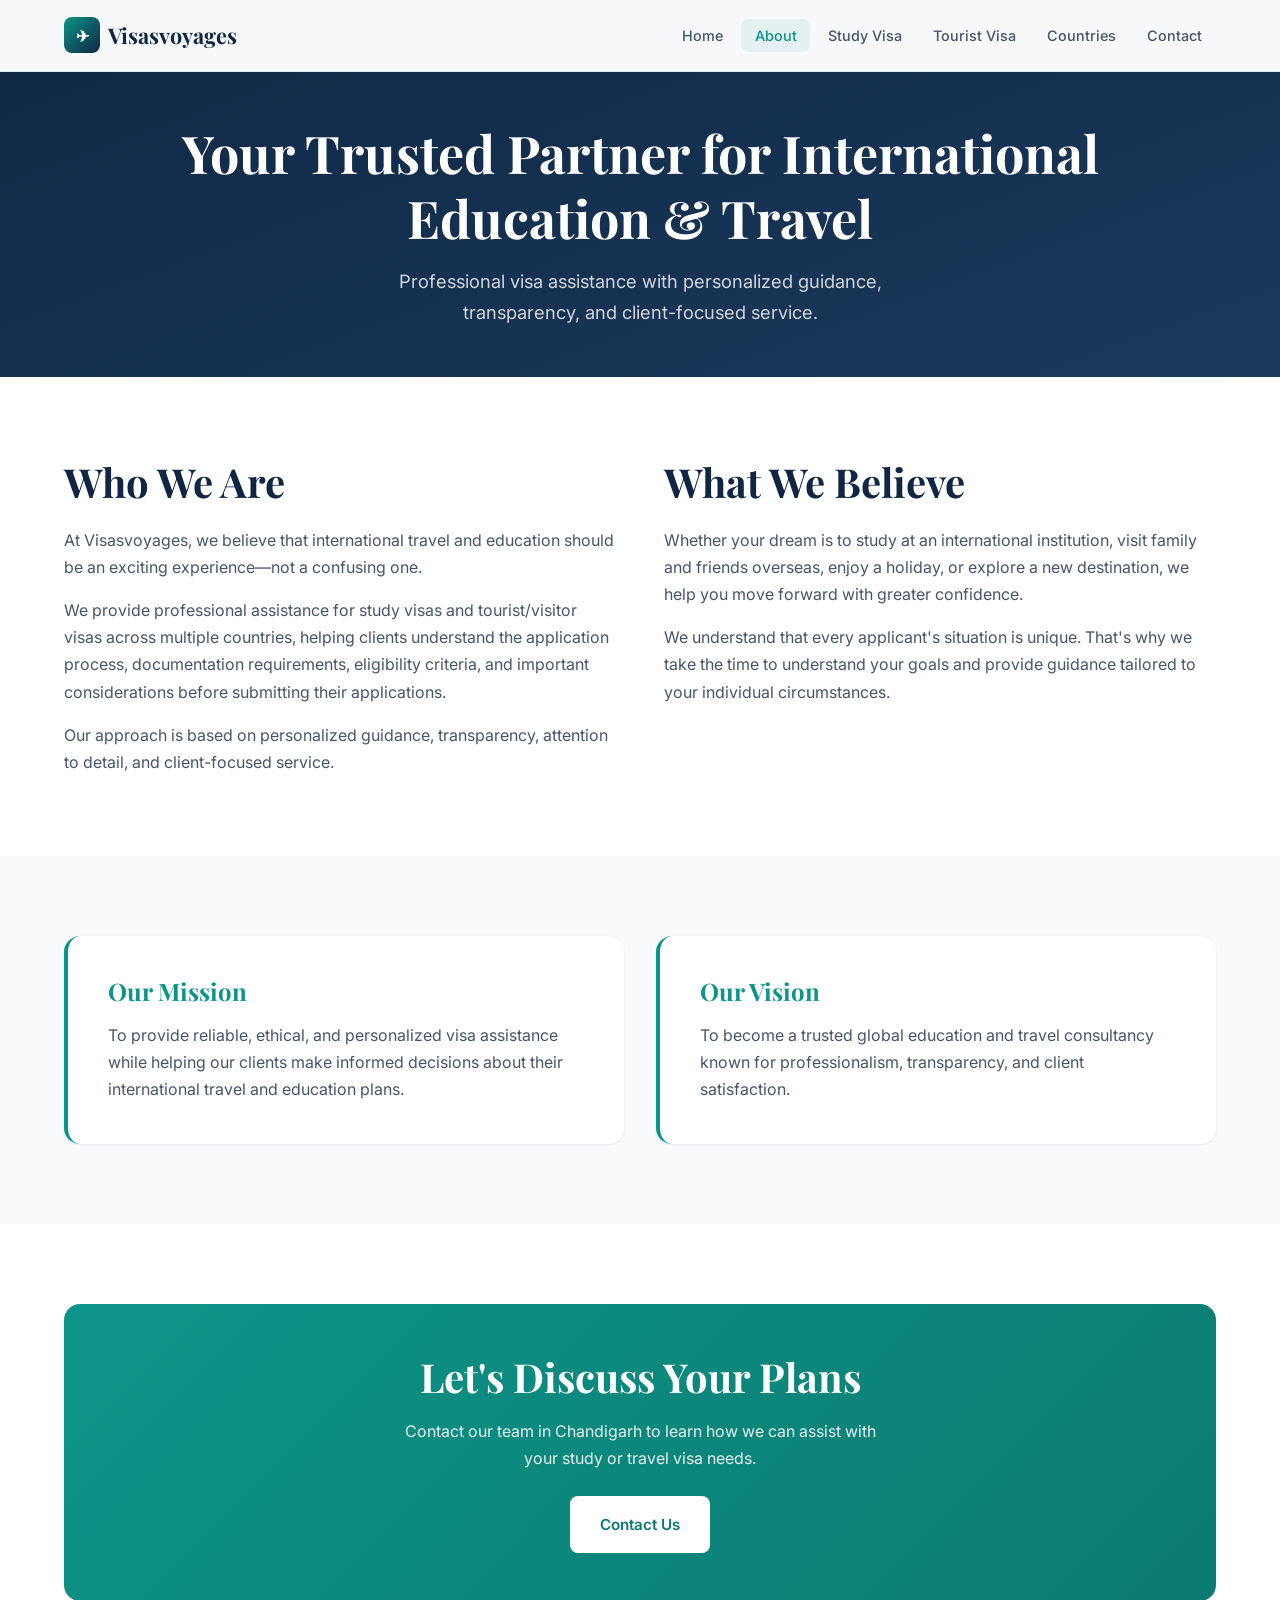
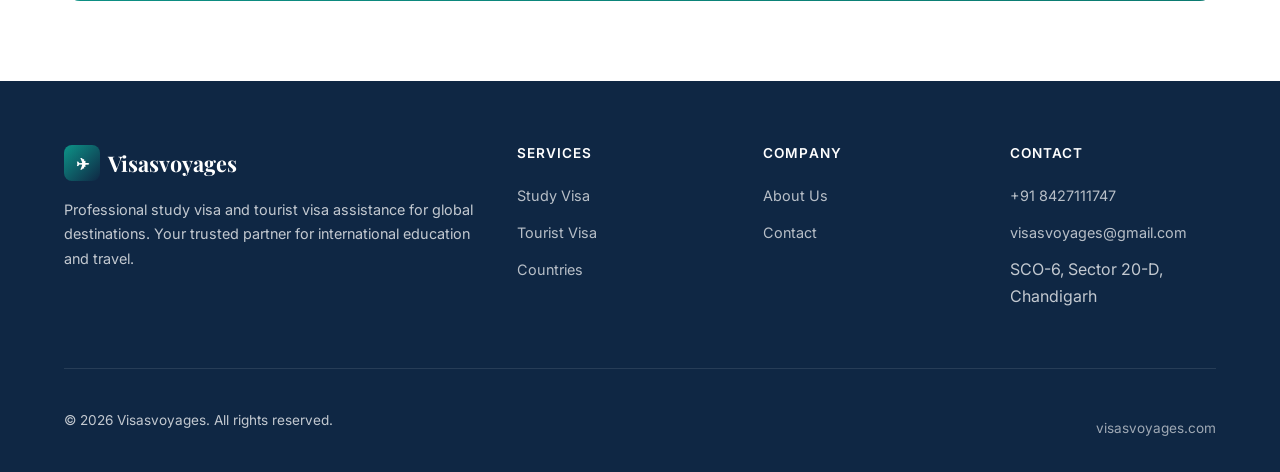
==== about/index.html @ fca270eb "Use clean URLs and remove README. Restructure pages into directories for extensionless URLs, add red" ====
<!DOCTYPE html>
<html lang="en">
<head>
  <meta charset="UTF-8">
  <meta name="viewport" content="width=device-width, initial-scale=1.0">
  <meta name="description" content="About Visasvoyages — Your trusted partner for international education and travel visa assistance in Chandigarh.">
  <title>About Us | Visasvoyages</title>
  <link rel="preconnect" href="https://fonts.googleapis.com">
  <link rel="preconnect" href="https://fonts.gstatic.com" crossorigin>
  <link href="https://fonts.googleapis.com/css2?family=Inter:wght@400;500;600;700&family=Playfair+Display:wght@600;700&display=swap" rel="stylesheet">
  <link rel="stylesheet" href="/css/styles.css">
  <link rel="icon" href="/favicon.svg" type="image/svg+xml">
  <link rel="canonical" href="https://visasvoyages.com/about/">
</head>
<body>
  <header class="site-header">
    <div class="container">
      <a href="/" class="logo">
        <span class="logo-icon">✈</span>
        Visasvoyages
      </a>
      <button class="nav-toggle" aria-label="Toggle navigation" aria-expanded="false">
        <svg xmlns="http://www.w3.org/2000/svg" fill="none" viewBox="0 0 24 24" stroke="currentColor" stroke-width="2">
          <path stroke-linecap="round" stroke-linejoin="round" d="M4 6h16M4 12h16M4 18h16"/>
        </svg>
      </button>
      <nav class="nav">
        <ul class="nav-list">
          <li><a href="/">Home</a></li>
          <li><a href="/about/" class="active">About</a></li>
          <li><a href="/study-visa/">Study Visa</a></li>
          <li><a href="/tourist-visa/">Tourist Visa</a></li>
          <li><a href="/countries/">Countries</a></li>
          <li><a href="/contact/">Contact</a></li>
        </ul>
      </nav>
    </div>
  </header>

  <main>
    <section class="page-hero">
      <div class="container">
        <h1>Your Trusted Partner for International Education &amp; Travel</h1>
        <p>Professional visa assistance with personalized guidance, transparency, and client-focused service.</p>
      </div>
    </section>

    <section class="section">
      <div class="container">
        <div class="content-two-col">
          <div class="content-block">
            <h2>Who We Are</h2>
            <p>At Visasvoyages, we believe that international travel and education should be an exciting experience—not a confusing one.</p>
            <p>We provide professional assistance for study visas and tourist/visitor visas across multiple countries, helping clients understand the application process, documentation requirements, eligibility criteria, and important considerations before submitting their applications.</p>
            <p>Our approach is based on personalized guidance, transparency, attention to detail, and client-focused service.</p>
          </div>
          <div class="content-block">
            <h2>What We Believe</h2>
            <p>Whether your dream is to study at an international institution, visit family and friends overseas, enjoy a holiday, or explore a new destination, we help you move forward with greater confidence.</p>
            <p>We understand that every applicant's situation is unique. That's why we take the time to understand your goals and provide guidance tailored to your individual circumstances.</p>
          </div>
        </div>
      </div>
    </section>

    <section class="section section--alt">
      <div class="container">
        <div class="mission-vision">
          <div class="mv-card">
            <h3>Our Mission</h3>
            <p>To provide reliable, ethical, and personalized visa assistance while helping our clients make informed decisions about their international travel and education plans.</p>
          </div>
          <div class="mv-card">
            <h3>Our Vision</h3>
            <p>To become a trusted global education and travel consultancy known for professionalism, transparency, and client satisfaction.</p>
          </div>
        </div>
      </div>
    </section>

    <section class="section">
      <div class="container">
        <div class="cta-banner">
          <h2>Let's Discuss Your Plans</h2>
          <p>Contact our team in Chandigarh to learn how we can assist with your study or travel visa needs.</p>
          <a href="/contact/" class="btn">Contact Us</a>
        </div>
      </div>
    </section>
  </main>

  <footer class="site-footer">
    <div class="container">
      <div class="footer-grid">
        <div class="footer-brand">
          <a href="/" class="logo">
            <span class="logo-icon">✈</span>
            Visasvoyages
          </a>
          <p>Professional study visa and tourist visa assistance for global destinations. Your trusted partner for international education and travel.</p>
        </div>
        <div class="footer-col">
          <h4>Services</h4>
          <ul>
            <li><a href="/study-visa/">Study Visa</a></li>
            <li><a href="/tourist-visa/">Tourist Visa</a></li>
            <li><a href="/countries/">Countries</a></li>
          </ul>
        </div>
        <div class="footer-col">
          <h4>Company</h4>
          <ul>
            <li><a href="/about/">About Us</a></li>
            <li><a href="/contact/">Contact</a></li>
          </ul>
        </div>
        <div class="footer-col">
          <h4>Contact</h4>
          <ul>
            <li><a href="tel:+918427111747">+91 8427111747</a></li>
            <li><a href="mailto:visasvoyages@gmail.com">visasvoyages@gmail.com</a></li>
            <li>SCO-6, Sector 20-D, Chandigarh</li>
          </ul>
        </div>
      </div>
      <div class="footer-bottom">
        <p>&copy; 2026 Visasvoyages. All rights reserved.</p>
        <p><a href="https://visasvoyages.com">visasvoyages.com</a></p>
      </div>
    </div>
  </footer>

  <script src="/js/main.js"></script>
</body>
</html>
---- css/styles.css ----
/* Visasvoyages — Static Site Styles */

:root {
  --color-navy: #0f2744;
  --color-navy-light: #1a3a5c;
  --color-teal: #0d9488;
  --color-teal-dark: #0b7a70;
  --color-gold: #c9a227;
  --color-gold-light: #e8c84a;
  --color-white: #ffffff;
  --color-off-white: #f8fafb;
  --color-gray-100: #f1f5f9;
  --color-gray-200: #e2e8f0;
  --color-gray-400: #94a3b8;
  --color-gray-600: #475569;
  --color-gray-800: #1e293b;
  --font-sans: 'Inter', system-ui, -apple-system, sans-serif;
  --font-display: 'Playfair Display', Georgia, serif;
  --shadow-sm: 0 1px 3px rgba(15, 39, 68, 0.08);
  --shadow-md: 0 4px 20px rgba(15, 39, 68, 0.12);
  --shadow-lg: 0 10px 40px rgba(15, 39, 68, 0.15);
  --radius: 8px;
  --radius-lg: 16px;
  --max-width: 1200px;
  --header-height: 72px;
}

*,
*::before,
*::after {
  box-sizing: border-box;
  margin: 0;
  padding: 0;
}

html {
  scroll-behavior: smooth;
}

body {
  font-family: var(--font-sans);
  font-size: 1rem;
  line-height: 1.7;
  color: var(--color-gray-800);
  background: var(--color-white);
  -webkit-font-smoothing: antialiased;
}

img {
  max-width: 100%;
  height: auto;
  display: block;
}

a {
  color: var(--color-teal);
  text-decoration: none;
  transition: color 0.2s;
}

a:hover {
  color: var(--color-teal-dark);
}

ul {
  list-style: none;
}

/* Typography */
h1, h2, h3, h4 {
  font-family: var(--font-display);
  font-weight: 700;
  line-height: 1.25;
  color: var(--color-navy);
}

h1 { font-size: clamp(2rem, 5vw, 3.25rem); }
h2 { font-size: clamp(1.75rem, 4vw, 2.5rem); }
h3 { font-size: clamp(1.25rem, 2.5vw, 1.5rem); }

p + p {
  margin-top: 1rem;
}

/* Layout */
.container {
  width: 100%;
  max-width: var(--max-width);
  margin: 0 auto;
  padding: 0 1.5rem;
}

.section {
  padding: 5rem 0;
}

.section--alt {
  background: var(--color-off-white);
}

.section-header {
  text-align: center;
  max-width: 700px;
  margin: 0 auto 3rem;
}

.section-header p {
  margin-top: 1rem;
  color: var(--color-gray-600);
  font-size: 1.1rem;
}

.section-label {
  display: inline-block;
  font-family: var(--font-sans);
  font-size: 0.8rem;
  font-weight: 600;
  letter-spacing: 0.12em;
  text-transform: uppercase;
  color: var(--color-teal);
  margin-bottom: 0.75rem;
}

/* Header */
.site-header {
  position: fixed;
  top: 0;
  left: 0;
  right: 0;
  z-index: 1000;
  background: rgba(255, 255, 255, 0.97);
  backdrop-filter: blur(12px);
  border-bottom: 1px solid var(--color-gray-200);
  height: var(--header-height);
}

.site-header .container {
  display: flex;
  align-items: center;
  justify-content: space-between;
  height: 100%;
}

.logo {
  display: flex;
  align-items: center;
  gap: 0.5rem;
  font-family: var(--font-display);
  font-size: 1.35rem;
  font-weight: 700;
  color: var(--color-navy);
  text-decoration: none;
}

.logo-icon {
  width: 36px;
  height: 36px;
  background: linear-gradient(135deg, var(--color-teal), var(--color-navy));
  border-radius: 8px;
  display: flex;
  align-items: center;
  justify-content: center;
  color: white;
  font-size: 1rem;
}

.nav-list {
  display: flex;
  align-items: center;
  gap: 0.25rem;
}

.nav-list a {
  padding: 0.5rem 0.85rem;
  font-size: 0.9rem;
  font-weight: 500;
  color: var(--color-gray-600);
  border-radius: var(--radius);
  transition: all 0.2s;
}

.nav-list a:hover,
.nav-list a.active {
  color: var(--color-teal);
  background: rgba(13, 148, 136, 0.08);
}

.nav-toggle {
  display: none;
  background: none;
  border: none;
  cursor: pointer;
  padding: 0.5rem;
  color: var(--color-navy);
}

.nav-toggle svg {
  width: 28px;
  height: 28px;
}

/* Hero */
.hero {
  padding-top: calc(var(--header-height) + 4rem);
  padding-bottom: 5rem;
  background: linear-gradient(160deg, var(--color-navy) 0%, var(--color-navy-light) 50%, #1e4d6b 100%);
  color: var(--color-white);
  position: relative;
  overflow: hidden;
}

.hero::before {
  content: '';
  position: absolute;
  top: -50%;
  right: -20%;
  width: 600px;
  height: 600px;
  background: radial-gradient(circle, rgba(13, 148, 136, 0.2) 0%, transparent 70%);
  border-radius: 50%;
}

.hero::after {
  content: '';
  position: absolute;
  bottom: 0;
  left: 0;
  right: 0;
  height: 80px;
  background: linear-gradient(to top, var(--color-white), transparent);
}

.hero .container {
  position: relative;
  z-index: 1;
  display: grid;
  grid-template-columns: 1fr 1fr;
  gap: 3rem;
  align-items: center;
}

.hero-content h1 {
  color: var(--color-white);
  margin-bottom: 1.25rem;
}

.hero-content h1 span {
  color: var(--color-gold-light);
}

.hero-subtitle {
  font-size: 1.2rem;
  color: rgba(255, 255, 255, 0.85);
  margin-bottom: 1.5rem;
  line-height: 1.6;
}

.hero-text {
  color: rgba(255, 255, 255, 0.75);
  margin-bottom: 2rem;
}

.hero-visual {
  display: flex;
  justify-content: center;
  align-items: center;
}

.hero-highlights {
  display: flex;
  flex-direction: column;
  gap: 1rem;
  width: 100%;
  max-width: 380px;
}

.hero-highlight-card {
  display: flex;
  align-items: center;
  gap: 1rem;
  background: rgba(255, 255, 255, 0.1);
  backdrop-filter: blur(20px);
  border: 1px solid rgba(255, 255, 255, 0.15);
  border-radius: var(--radius-lg);
  padding: 1.25rem 1.5rem;
  transition: transform 0.3s, background 0.3s;
}

.hero-highlight-card:hover {
  background: rgba(255, 255, 255, 0.15);
  transform: translateX(6px);
}

.hero-highlight-icon {
  flex-shrink: 0;
  width: 48px;
  height: 48px;
  background: rgba(13, 148, 136, 0.25);
  border-radius: 12px;
  display: flex;
  align-items: center;
  justify-content: center;
  font-size: 1.4rem;
}

.hero-highlight-card strong {
  display: block;
  color: var(--color-white);
  font-size: 1rem;
  margin-bottom: 0.15rem;
}

.hero-highlight-card p {
  color: rgba(255, 255, 255, 0.7);
  font-size: 0.85rem;
  line-height: 1.4;
}

/* Services section */
.services-section {
  margin-top: -2rem;
  position: relative;
  z-index: 2;
  padding-top: 3rem;
}

.services-featured {
  display: grid;
  grid-template-columns: 1fr 1fr;
  gap: 1.5rem;
  margin-bottom: 1.5rem;
}

.service-featured-card {
  display: flex;
  gap: 1.5rem;
  align-items: flex-start;
  background: linear-gradient(135deg, var(--color-navy) 0%, var(--color-navy-light) 100%);
  border-radius: var(--radius-lg);
  padding: 2rem;
  color: var(--color-white);
  text-decoration: none;
  transition: transform 0.3s, box-shadow 0.3s;
  border: 1px solid rgba(255, 255, 255, 0.08);
}

.service-featured-card:hover {
  transform: translateY(-4px);
  box-shadow: var(--shadow-lg);
  color: var(--color-white);
}

.service-featured-icon {
  flex-shrink: 0;
  width: 56px;
  height: 56px;
  background: rgba(13, 148, 136, 0.3);
  border-radius: 14px;
  display: flex;
  align-items: center;
  justify-content: center;
  font-size: 1.75rem;
}

.service-featured-content h3 {
  color: var(--color-white);
  font-size: 1.2rem;
  margin-bottom: 0.5rem;
}

.service-featured-content p {
  color: rgba(255, 255, 255, 0.75);
  font-size: 0.9rem;
  line-height: 1.6;
  margin-bottom: 1rem;
}

.service-link {
  font-size: 0.9rem;
  font-weight: 600;
  color: var(--color-gold-light);
  transition: color 0.2s;
}

.service-featured-card:hover .service-link {
  color: var(--color-white);
}

.services-grid {
  display: grid;
  grid-template-columns: repeat(3, 1fr);
  gap: 1.25rem;
}

.service-tile {
  background: var(--color-white);
  border: 1px solid var(--color-gray-200);
  border-radius: var(--radius-lg);
  padding: 1.75rem;
  transition: all 0.3s;
  position: relative;
  overflow: hidden;
}

.service-tile::before {
  content: '';
  position: absolute;
  top: 0;
  left: 0;
  width: 4px;
  height: 0;
  background: var(--color-teal);
  transition: height 0.3s;
  border-radius: 0 0 4px 0;
}

.service-tile:hover {
  border-color: var(--color-teal);
  box-shadow: var(--shadow-md);
  transform: translateY(-3px);
}

.service-tile:hover::before {
  height: 100%;
}

.service-tile-icon {
  width: 44px;
  height: 44px;
  background: linear-gradient(135deg, rgba(13, 148, 136, 0.12), rgba(15, 39, 68, 0.06));
  border-radius: 10px;
  display: flex;
  align-items: center;
  justify-content: center;
  font-size: 1.35rem;
  margin-bottom: 1rem;
}

.service-tile h3 {
  font-family: var(--font-sans);
  font-size: 1rem;
  font-weight: 600;
  margin-bottom: 0.5rem;
  color: var(--color-navy);
}

.service-tile p {
  font-size: 0.875rem;
  color: var(--color-gray-600);
  line-height: 1.55;
}

/* Buttons */
.btn {
  display: inline-flex;
  align-items: center;
  gap: 0.5rem;
  padding: 0.85rem 1.75rem;
  font-family: var(--font-sans);
  font-size: 0.95rem;
  font-weight: 600;
  border-radius: var(--radius);
  border: 2px solid transparent;
  cursor: pointer;
  transition: all 0.25s;
  text-decoration: none;
}

.btn-primary {
  background: var(--color-teal);
  color: var(--color-white);
  border-color: var(--color-teal);
}

.btn-primary:hover {
  background: var(--color-teal-dark);
  border-color: var(--color-teal-dark);
  color: var(--color-white);
  transform: translateY(-2px);
  box-shadow: var(--shadow-md);
}

.btn-outline {
  background: transparent;
  color: var(--color-white);
  border-color: rgba(255, 255, 255, 0.5);
}

.btn-outline:hover {
  background: rgba(255, 255, 255, 0.1);
  border-color: var(--color-white);
  color: var(--color-white);
}

.btn-outline-dark {
  background: transparent;
  color: var(--color-navy);
  border-color: var(--color-navy);
}

.btn-outline-dark:hover {
  background: var(--color-navy);
  color: var(--color-white);
}

.btn-group {
  display: flex;
  flex-wrap: wrap;
  gap: 1rem;
}

/* Cards Grid */
.cards-grid {
  display: grid;
  grid-template-columns: repeat(auto-fit, minmax(280px, 1fr));
  gap: 1.5rem;
}

.card {
  background: var(--color-white);
  border-radius: var(--radius-lg);
  padding: 2rem;
  box-shadow: var(--shadow-sm);
  border: 1px solid var(--color-gray-200);
  transition: all 0.3s;
}

.card:hover {
  box-shadow: var(--shadow-md);
  transform: translateY(-4px);
}

.card-icon {
  width: 52px;
  height: 52px;
  background: linear-gradient(135deg, rgba(13, 148, 136, 0.15), rgba(15, 39, 68, 0.08));
  border-radius: 12px;
  display: flex;
  align-items: center;
  justify-content: center;
  font-size: 1.5rem;
  margin-bottom: 1.25rem;
}

.card h3 {
  margin-bottom: 0.75rem;
}

.card p {
  color: var(--color-gray-600);
  font-size: 0.95rem;
}

/* Feature list */
.feature-list {
  display: grid;
  grid-template-columns: repeat(auto-fit, minmax(300px, 1fr));
  gap: 2rem;
}

.feature-item {
  display: flex;
  gap: 1rem;
}

.feature-number {
  flex-shrink: 0;
  width: 48px;
  height: 48px;
  background: var(--color-teal);
  color: var(--color-white);
  border-radius: 50%;
  display: flex;
  align-items: center;
  justify-content: center;
  font-weight: 700;
  font-size: 0.9rem;
}

.feature-item h3 {
  margin-bottom: 0.5rem;
  font-size: 1.15rem;
}

.feature-item p {
  color: var(--color-gray-600);
  font-size: 0.95rem;
}

/* Process steps */
.process-steps {
  display: grid;
  grid-template-columns: repeat(auto-fit, minmax(280px, 1fr));
  gap: 1.5rem;
  counter-reset: step;
}

.process-step {
  background: var(--color-white);
  border-radius: var(--radius-lg);
  padding: 2rem;
  border: 1px solid var(--color-gray-200);
  position: relative;
}

.process-step::before {
  counter-increment: step;
  content: counter(step, decimal-leading-zero);
  display: block;
  font-family: var(--font-display);
  font-size: 2rem;
  font-weight: 700;
  color: var(--color-teal);
  margin-bottom: 0.75rem;
  opacity: 0.7;
}

.process-step h3 {
  font-size: 1.1rem;
  margin-bottom: 0.5rem;
}

.process-step p {
  color: var(--color-gray-600);
  font-size: 0.9rem;
}

/* Countries */
.countries-grid {
  display: grid;
  grid-template-columns: repeat(auto-fit, minmax(220px, 1fr));
  gap: 1.25rem;
}

.country-card {
  background: var(--color-white);
  border: 1px solid var(--color-gray-200);
  border-radius: var(--radius-lg);
  padding: 1.5rem;
  text-align: center;
  transition: all 0.3s;
}

.country-card:hover {
  border-color: var(--color-teal);
  box-shadow: var(--shadow-md);
}

.country-flag {
  font-size: 2.5rem;
  margin-bottom: 0.75rem;
}

.country-card h3 {
  font-size: 1.1rem;
  font-family: var(--font-sans);
  font-weight: 600;
}

/* Checklist */
.checklist {
  display: grid;
  grid-template-columns: repeat(auto-fit, minmax(280px, 1fr));
  gap: 0.75rem 2rem;
}

.checklist li {
  display: flex;
  align-items: flex-start;
  gap: 0.75rem;
  padding: 0.5rem 0;
  color: var(--color-gray-600);
}

.checklist li::before {
  content: '✓';
  flex-shrink: 0;
  width: 22px;
  height: 22px;
  background: rgba(13, 148, 136, 0.15);
  color: var(--color-teal);
  border-radius: 50%;
  display: flex;
  align-items: center;
  justify-content: center;
  font-size: 0.75rem;
  font-weight: 700;
}

/* Page hero (inner pages) */
.page-hero {
  padding-top: calc(var(--header-height) + 3rem);
  padding-bottom: 3rem;
  background: linear-gradient(160deg, var(--color-navy) 0%, var(--color-navy-light) 100%);
  color: var(--color-white);
  text-align: center;
}

.page-hero h1 {
  color: var(--color-white);
  margin-bottom: 1rem;
}

.page-hero p {
  color: rgba(255, 255, 255, 0.8);
  font-size: 1.15rem;
  max-width: 600px;
  margin: 0 auto;
}

/* Two column content */
.content-two-col {
  display: grid;
  grid-template-columns: 1fr 1fr;
  gap: 3rem;
  align-items: start;
}

.content-block h2 {
  margin-bottom: 1.25rem;
}

.content-block p {
  color: var(--color-gray-600);
}

/* Mission / Vision */
.mission-vision {
  display: grid;
  grid-template-columns: 1fr 1fr;
  gap: 2rem;
}

.mv-card {
  background: var(--color-white);
  border-radius: var(--radius-lg);
  padding: 2.5rem;
  border-left: 4px solid var(--color-teal);
  box-shadow: var(--shadow-sm);
}

.mv-card h3 {
  margin-bottom: 1rem;
  color: var(--color-teal);
}

.mv-card p {
  color: var(--color-gray-600);
}

/* Contact */
.contact-grid {
  display: grid;
  grid-template-columns: 1fr 1fr;
  gap: 3rem;
}

.contact-info-card {
  background: var(--color-off-white);
  border-radius: var(--radius-lg);
  padding: 2.5rem;
}

.contact-item {
  display: flex;
  align-items: flex-start;
  gap: 1rem;
  padding: 1.25rem 0;
  border-bottom: 1px solid var(--color-gray-200);
}

.contact-item:last-child {
  border-bottom: none;
}

.contact-icon {
  width: 44px;
  height: 44px;
  background: var(--color-teal);
  color: white;
  border-radius: 10px;
  display: flex;
  align-items: center;
  justify-content: center;
  font-size: 1.2rem;
  flex-shrink: 0;
}

.contact-item h3 {
  font-family: var(--font-sans);
  font-size: 0.85rem;
  font-weight: 600;
  text-transform: uppercase;
  letter-spacing: 0.05em;
  color: var(--color-gray-400);
  margin-bottom: 0.25rem;
}

.contact-item a,
.contact-item p {
  color: var(--color-navy);
  font-weight: 500;
  font-size: 1.05rem;
}

.contact-item a:hover {
  color: var(--color-teal);
}

.contact-cta {
  background: linear-gradient(160deg, var(--color-navy), var(--color-navy-light));
  border-radius: var(--radius-lg);
  padding: 2.5rem;
  color: white;
}

.contact-cta h2 {
  color: white;
  margin-bottom: 1rem;
}

.contact-cta p {
  color: rgba(255, 255, 255, 0.8);
  margin-bottom: 2rem;
}

.contact-links {
  display: flex;
  flex-direction: column;
  gap: 1rem;
}

.contact-links a {
  display: flex;
  align-items: center;
  gap: 0.75rem;
  padding: 1rem 1.25rem;
  background: rgba(255, 255, 255, 0.1);
  border: 1px solid rgba(255, 255, 255, 0.15);
  border-radius: var(--radius);
  color: white;
  font-weight: 500;
  transition: all 0.2s;
}

.contact-links a:hover {
  background: rgba(255, 255, 255, 0.2);
  color: white;
}

/* Disclaimer */
.disclaimer {
  background: var(--color-gray-100);
  border-left: 4px solid var(--color-gold);
  border-radius: var(--radius);
  padding: 1.5rem 2rem;
  margin-top: 3rem;
}

.disclaimer h3 {
  font-size: 0.9rem;
  font-family: var(--font-sans);
  text-transform: uppercase;
  letter-spacing: 0.05em;
  color: var(--color-gray-600);
  margin-bottom: 0.75rem;
}

.disclaimer p {
  font-size: 0.9rem;
  color: var(--color-gray-600);
  line-height: 1.6;
}

/* CTA Banner */
.cta-banner {
  background: linear-gradient(135deg, var(--color-teal), var(--color-teal-dark));
  border-radius: var(--radius-lg);
  padding: 3rem;
  text-align: center;
  color: white;
}

.cta-banner h2 {
  color: white;
  margin-bottom: 1rem;
}

.cta-banner p {
  color: rgba(255, 255, 255, 0.9);
  margin-bottom: 1.5rem;
  max-width: 500px;
  margin-left: auto;
  margin-right: auto;
}

.cta-banner .btn {
  background: white;
  color: var(--color-teal-dark);
  border-color: white;
}

.cta-banner .btn:hover {
  background: var(--color-off-white);
  color: var(--color-navy);
}

/* Destinations tags */
.destinations-tags {
  display: flex;
  flex-wrap: wrap;
  gap: 0.75rem;
  justify-content: center;
  margin-top: 2rem;
}

.tag {
  display: inline-block;
  padding: 0.5rem 1.25rem;
  background: var(--color-white);
  border: 1px solid var(--color-gray-200);
  border-radius: 50px;
  font-size: 0.9rem;
  font-weight: 500;
  color: var(--color-navy);
}

/* Footer */
.site-footer {
  background: var(--color-navy);
  color: rgba(255, 255, 255, 0.75);
  padding: 4rem 0 2rem;
}

.footer-grid {
  display: grid;
  grid-template-columns: 2fr 1fr 1fr 1fr;
  gap: 2.5rem;
  margin-bottom: 3rem;
}

.footer-brand .logo {
  color: white;
  margin-bottom: 1rem;
}

.footer-brand p {
  font-size: 0.9rem;
  line-height: 1.7;
}

.footer-col h4 {
  color: white;
  font-family: var(--font-sans);
  font-size: 0.85rem;
  font-weight: 600;
  text-transform: uppercase;
  letter-spacing: 0.08em;
  margin-bottom: 1.25rem;
}

.footer-col ul li {
  margin-bottom: 0.6rem;
}

.footer-col a {
  color: rgba(255, 255, 255, 0.7);
  font-size: 0.9rem;
  transition: color 0.2s;
}

.footer-col a:hover {
  color: var(--color-gold-light);
}

.footer-bottom {
  border-top: 1px solid rgba(255, 255, 255, 0.1);
  padding-top: 2rem;
  display: flex;
  flex-wrap: wrap;
  justify-content: space-between;
  align-items: center;
  gap: 1rem;
  font-size: 0.85rem;
}

.footer-bottom a {
  color: rgba(255, 255, 255, 0.6);
}

.footer-bottom a:hover {
  color: white;
}

/* Main offset for fixed header */
main {
  min-height: 60vh;
}

/* Responsive */
@media (max-width: 968px) {
  .hero .container {
    grid-template-columns: 1fr;
    text-align: center;
  }

  .hero-visual {
    order: -1;
  }

  .hero-highlights {
    max-width: 100%;
  }

  .services-featured {
    grid-template-columns: 1fr;
  }

  .services-grid {
    grid-template-columns: repeat(2, 1fr);
  }

  .btn-group {
    justify-content: center;
  }

  .content-two-col,
  .mission-vision,
  .contact-grid,
  .footer-grid {
    grid-template-columns: 1fr;
  }

  .footer-grid {
    gap: 2rem;
  }
}

@media (max-width: 768px) {
  .nav-toggle {
    display: block;
  }

  .nav {
    position: fixed;
    top: var(--header-height);
    left: 0;
    right: 0;
    background: white;
    border-bottom: 1px solid var(--color-gray-200);
    padding: 1rem;
    transform: translateY(-100%);
    opacity: 0;
    visibility: hidden;
    transition: all 0.3s;
    box-shadow: var(--shadow-md);
  }

  .nav.open {
    transform: translateY(0);
    opacity: 1;
    visibility: visible;
  }

  .nav-list {
    flex-direction: column;
    align-items: stretch;
  }

  .nav-list a {
    padding: 0.85rem 1rem;
    display: block;
  }

  .section {
    padding: 3.5rem 0;
  }

  .services-grid {
    grid-template-columns: 1fr;
  }

  .service-featured-card {
    flex-direction: column;
    gap: 1rem;
  }
}
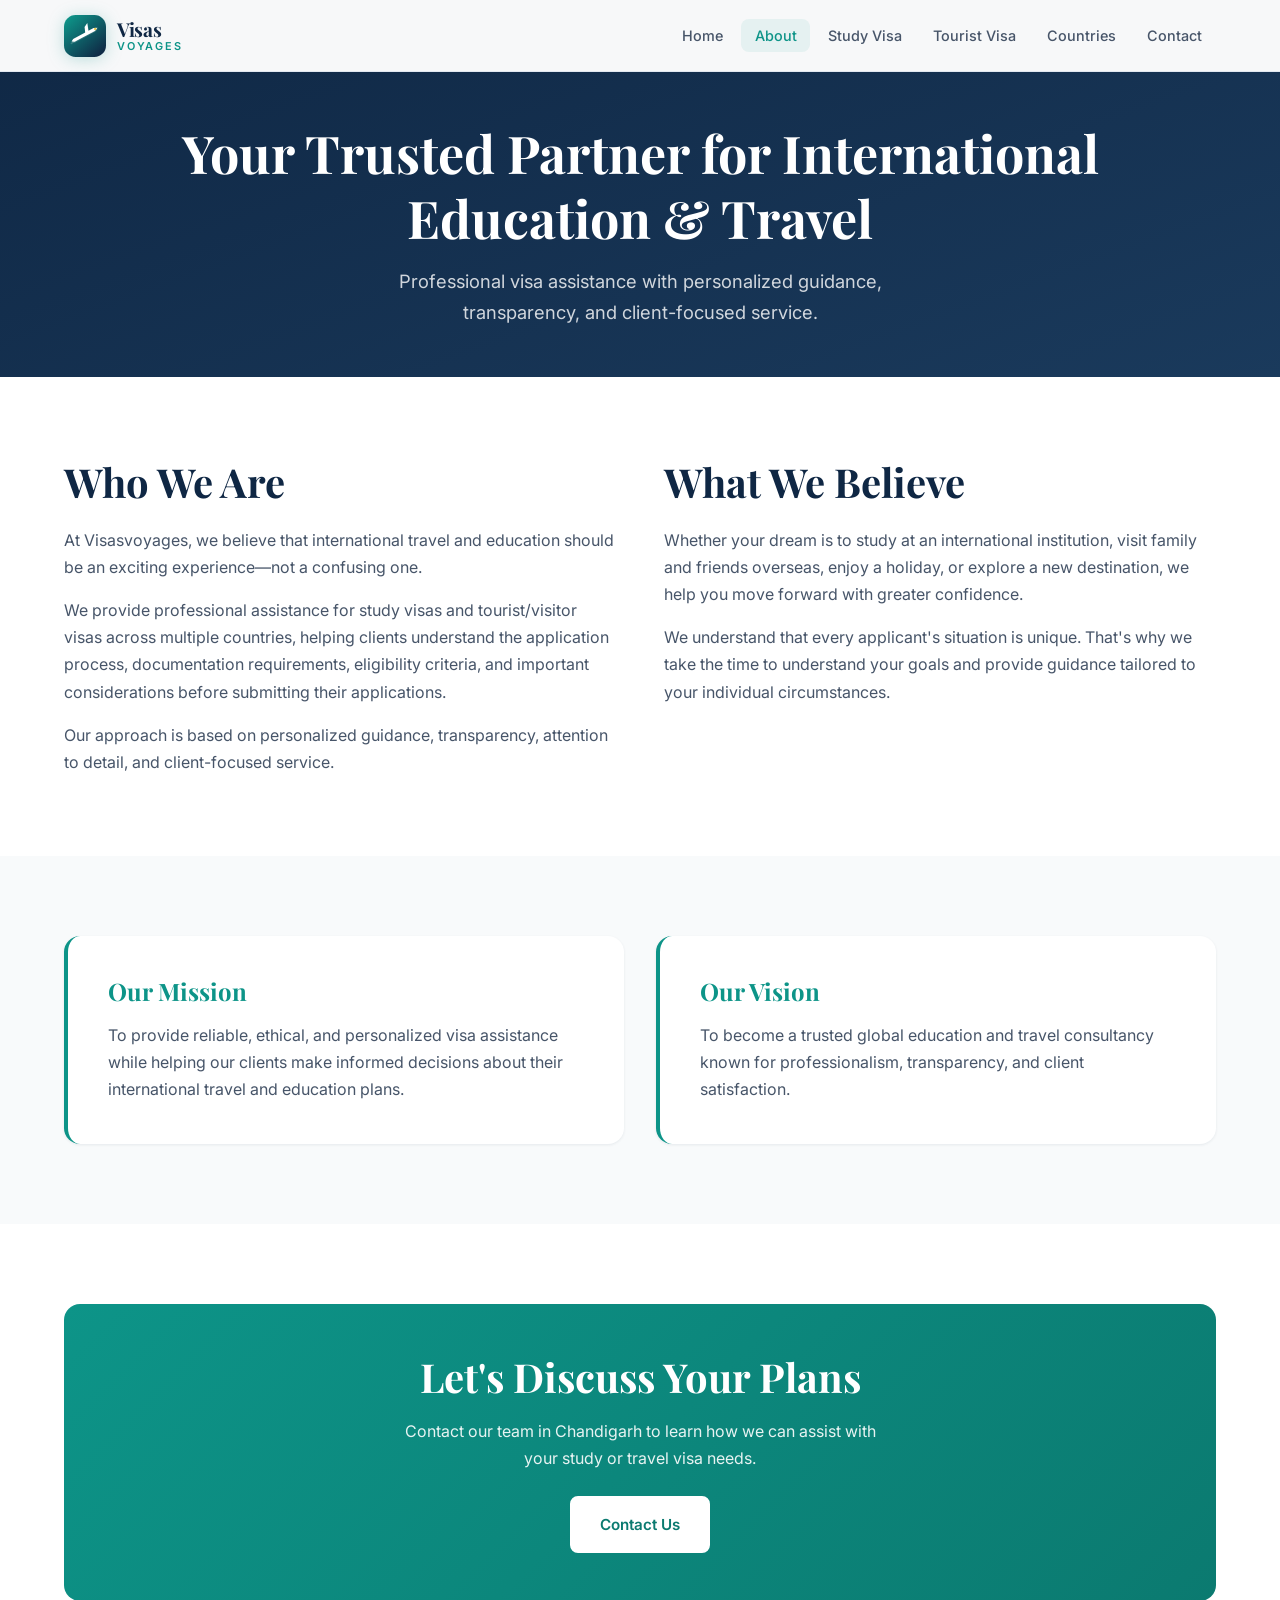
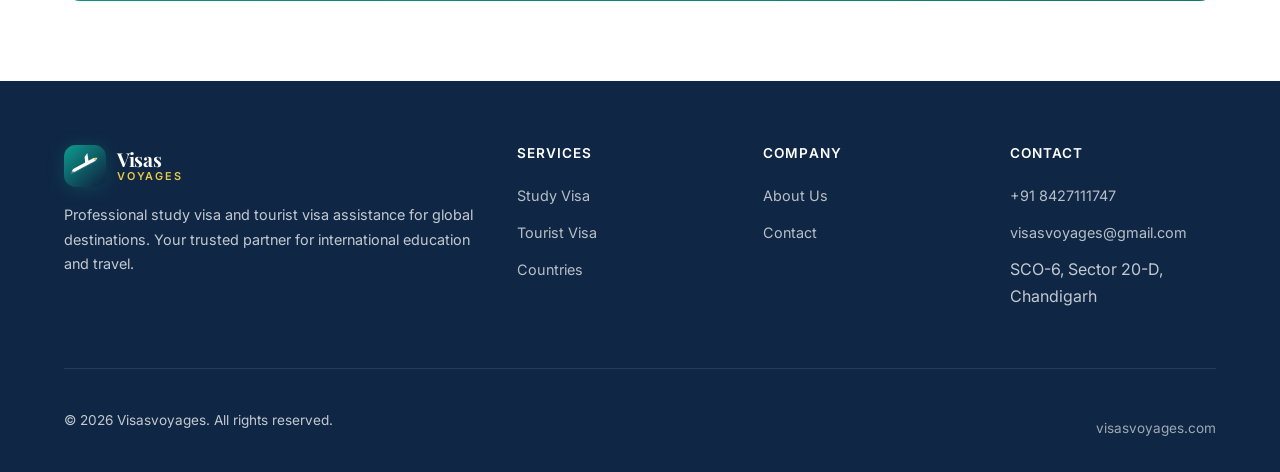
==== commit 5006b0c6: "Redesign logo with airplane icon and Visas Voyages wordmark. Add a custom plane logo mark, update fa" ====
--- a/about/index.html
+++ b/about/index.html
@@ -15,9 +15,12 @@
 <body>
   <header class="site-header">
     <div class="container">
-      <a href="/" class="logo">
-        <span class="logo-icon">✈</span>
-        Visasvoyages
+      <a href="/" class="logo" aria-label="Visas Voyages — Home">
+        <img src="/images/logo-mark.svg" alt="" class="logo-mark" width="42" height="42">
+        <span class="logo-wordmark">
+          <span class="logo-name">Visas</span>
+          <span class="logo-tagline">Voyages</span>
+        </span>
       </a>
       <button class="nav-toggle" aria-label="Toggle navigation" aria-expanded="false">
         <svg xmlns="http://www.w3.org/2000/svg" fill="none" viewBox="0 0 24 24" stroke="currentColor" stroke-width="2">
@@ -93,9 +96,12 @@
     <div class="container">
       <div class="footer-grid">
         <div class="footer-brand">
-          <a href="/" class="logo">
-            <span class="logo-icon">✈</span>
-            Visasvoyages
+          <a href="/" class="logo" aria-label="Visas Voyages — Home">
+            <img src="/images/logo-mark.svg" alt="" class="logo-mark" width="42" height="42">
+            <span class="logo-wordmark">
+              <span class="logo-name">Visas</span>
+              <span class="logo-tagline">Voyages</span>
+            </span>
           </a>
           <p>Professional study visa and tourist visa assistance for global destinations. Your trusted partner for international education and travel.</p>
         </div>
--- a/css/styles.css
+++ b/css/styles.css
@@ -144,24 +144,63 @@
 .logo {
   display: flex;
   align-items: center;
-  gap: 0.5rem;
+  gap: 0.7rem;
+  text-decoration: none;
+  transition: opacity 0.2s;
+}
+
+.logo:hover {
+  opacity: 0.92;
+}
+
+.logo-mark {
+  flex-shrink: 0;
+  width: 42px;
+  height: 42px;
+  transition: transform 0.35s cubic-bezier(0.34, 1.56, 0.64, 1);
+  filter: drop-shadow(0 2px 8px rgba(13, 148, 136, 0.25));
+}
+
+.logo:hover .logo-mark {
+  transform: scale(1.05) translateY(-2px) rotate(-12deg);
+}
+
+.logo-mark svg {
+  width: 100%;
+  height: 100%;
+  display: block;
+}
+
+.logo-wordmark {
+  display: flex;
+  flex-direction: column;
+  line-height: 1.05;
+  gap: 0.1rem;
+}
+
+.logo-name {
   font-family: var(--font-display);
-  font-size: 1.35rem;
+  font-size: 1.2rem;
   font-weight: 700;
   color: var(--color-navy);
-  text-decoration: none;
-}
-
-.logo-icon {
-  width: 36px;
-  height: 36px;
-  background: linear-gradient(135deg, var(--color-teal), var(--color-navy));
-  border-radius: 8px;
-  display: flex;
-  align-items: center;
-  justify-content: center;
-  color: white;
-  font-size: 1rem;
+  letter-spacing: -0.02em;
+}
+
+.logo-tagline {
+  font-family: var(--font-sans);
+  font-size: 0.68rem;
+  font-weight: 600;
+  letter-spacing: 0.16em;
+  text-transform: uppercase;
+  color: var(--color-teal);
+}
+
+.site-footer .logo-name {
+  color: var(--color-white);
+}
+
+.site-footer .logo-tagline {
+  color: var(--color-gold-light);
 }
 
 .nav-list {
@@ -940,7 +979,6 @@
 }
 
 .footer-brand .logo {
-  color: white;
   margin-bottom: 1rem;
 }
 
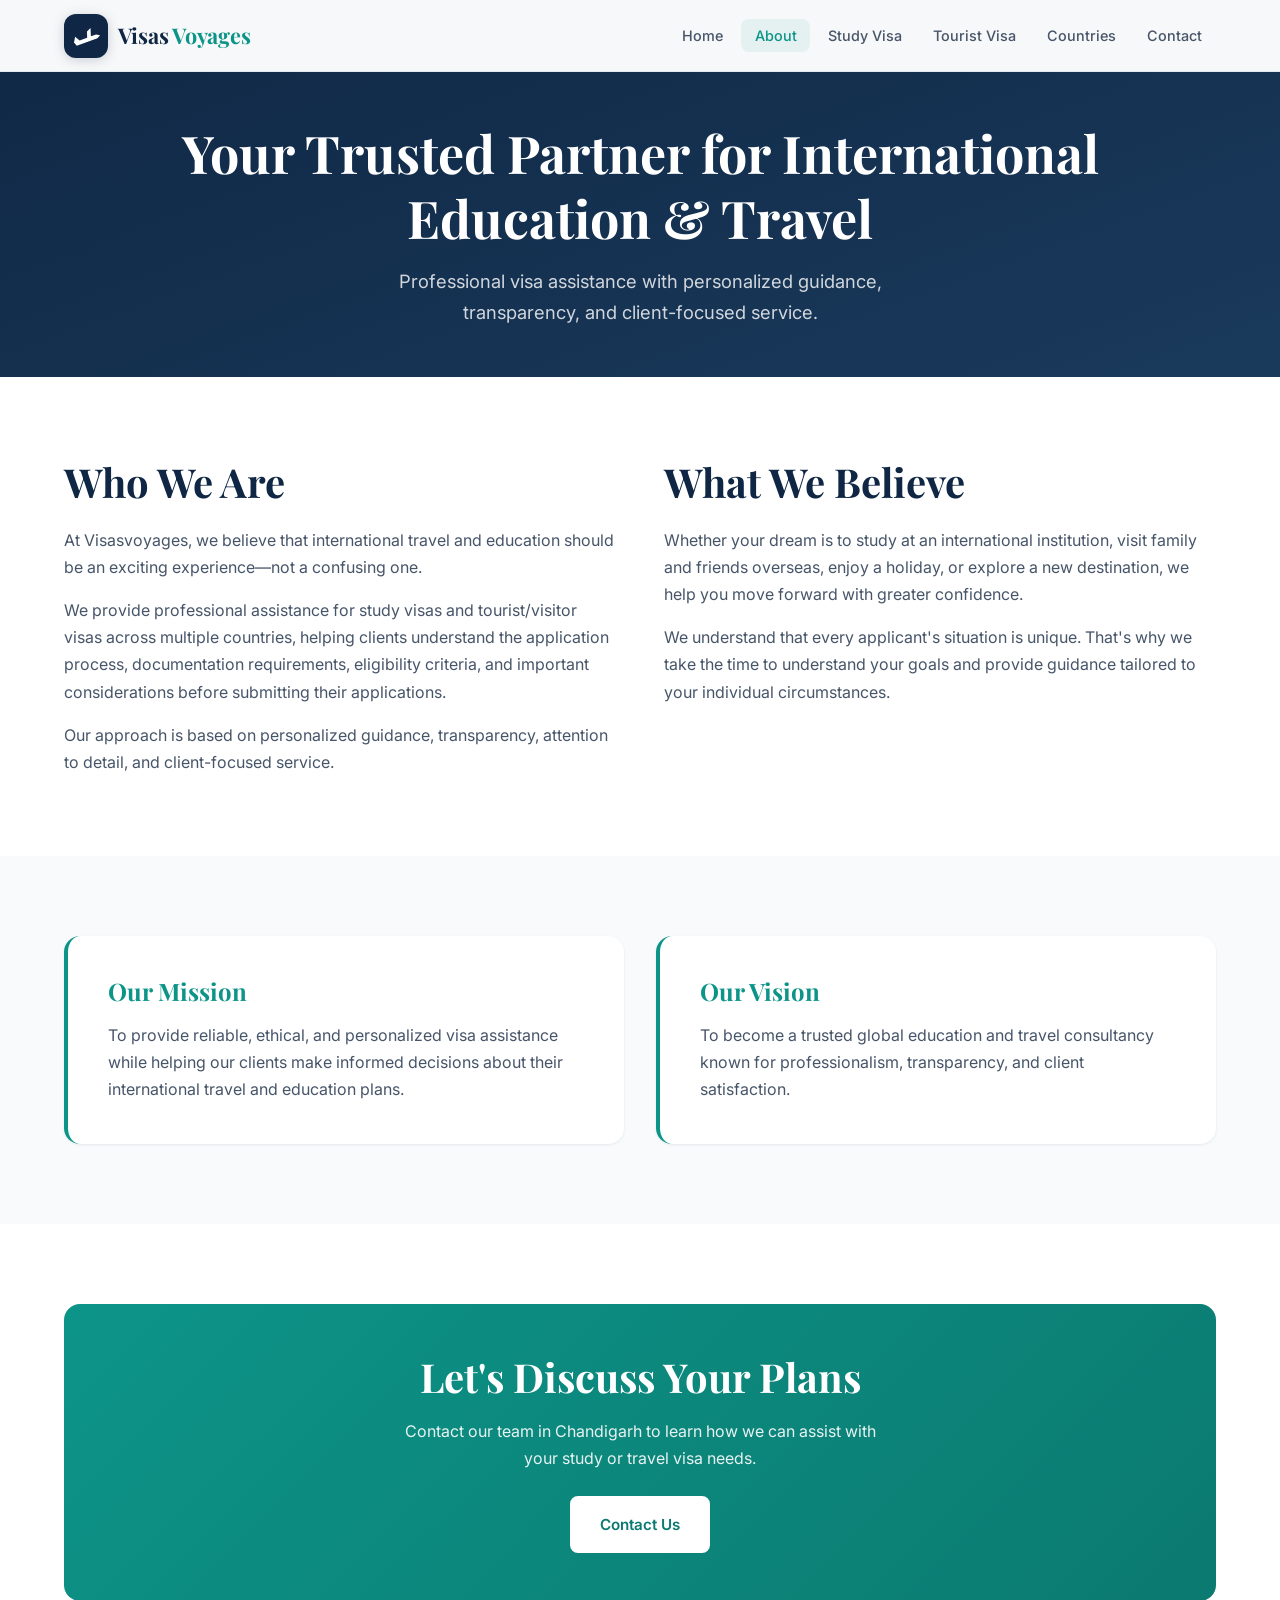
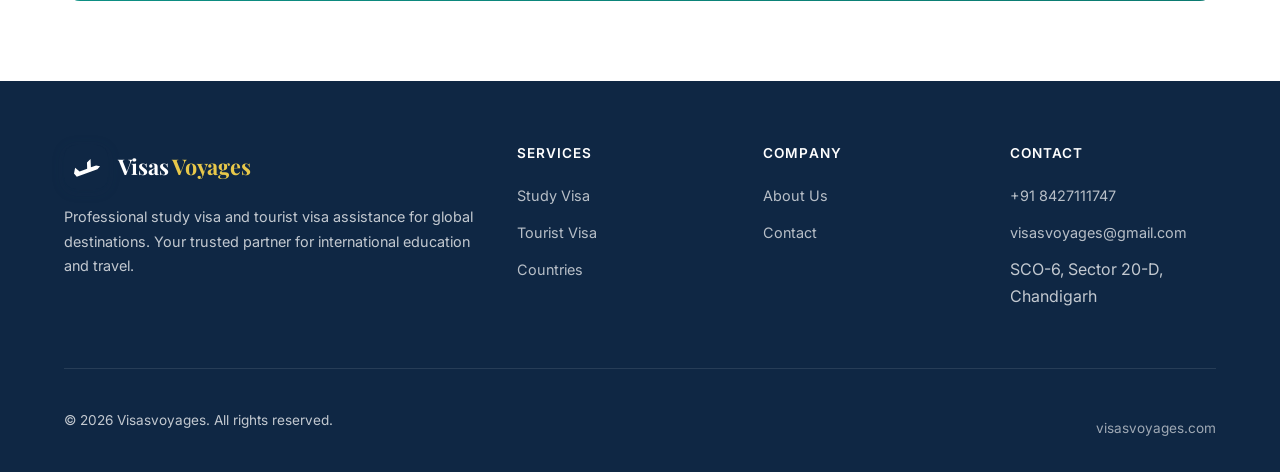
==== commit f5183a55: "Improve logo with centered side-profile airplane icon. Use a clearer plane silhouette, single-line V" ====
--- a/about/index.html
+++ b/about/index.html
@@ -16,11 +16,15 @@
   <header class="site-header">
     <div class="container">
       <a href="/" class="logo" aria-label="Visas Voyages — Home">
-        <img src="/images/logo-mark.svg" alt="" class="logo-mark" width="42" height="42">
-        <span class="logo-wordmark">
-          <span class="logo-name">Visas</span>
-          <span class="logo-tagline">Voyages</span>
+        <span class="logo-icon-wrap" aria-hidden="true">
+          <svg class="logo-svg" viewBox="0 0 44 44" fill="none" xmlns="http://www.w3.org/2000/svg">
+            <rect width="44" height="44" rx="12" fill="#0f2744"/>
+            <g transform="translate(22 22) rotate(-20) translate(-22 -22)">
+              <path fill="#ffffff" d="M10 28H32L35.5 26L32 24H26.5L29 16L24.5 18L22.5 24H14.5L11.5 19L8.5 24L10 28Z"/>
+            </g>
+          </svg>
         </span>
+        <span class="logo-text">Visas <span class="logo-highlight">Voyages</span></span>
       </a>
       <button class="nav-toggle" aria-label="Toggle navigation" aria-expanded="false">
         <svg xmlns="http://www.w3.org/2000/svg" fill="none" viewBox="0 0 24 24" stroke="currentColor" stroke-width="2">
@@ -97,11 +101,15 @@
       <div class="footer-grid">
         <div class="footer-brand">
           <a href="/" class="logo" aria-label="Visas Voyages — Home">
-            <img src="/images/logo-mark.svg" alt="" class="logo-mark" width="42" height="42">
-            <span class="logo-wordmark">
-              <span class="logo-name">Visas</span>
-              <span class="logo-tagline">Voyages</span>
+            <span class="logo-icon-wrap" aria-hidden="true">
+              <svg class="logo-svg" viewBox="0 0 44 44" fill="none" xmlns="http://www.w3.org/2000/svg">
+                <rect width="44" height="44" rx="12" fill="#0f2744"/>
+                <g transform="translate(22 22) rotate(-20) translate(-22 -22)">
+                  <path fill="#ffffff" d="M10 28H32L35.5 26L32 24H26.5L29 16L24.5 18L22.5 24H14.5L11.5 19L8.5 24L10 28Z"/>
+                </g>
+              </svg>
             </span>
+            <span class="logo-text">Visas <span class="logo-highlight">Voyages</span></span>
           </a>
           <p>Professional study visa and tourist visa assistance for global destinations. Your trusted partner for international education and travel.</p>
         </div>
--- a/css/styles.css
+++ b/css/styles.css
@@ -144,62 +144,47 @@
 .logo {
   display: flex;
   align-items: center;
-  gap: 0.7rem;
+  gap: 0.65rem;
   text-decoration: none;
-  transition: opacity 0.2s;
-}
-
-.logo:hover {
-  opacity: 0.92;
-}
-
-.logo-mark {
+}
+
+.logo-icon-wrap {
   flex-shrink: 0;
-  width: 42px;
-  height: 42px;
-  transition: transform 0.35s cubic-bezier(0.34, 1.56, 0.64, 1);
-  filter: drop-shadow(0 2px 8px rgba(13, 148, 136, 0.25));
-}
-
-.logo:hover .logo-mark {
-  transform: scale(1.05) translateY(-2px) rotate(-12deg);
-}
-
-.logo-mark svg {
+  width: 44px;
+  height: 44px;
+  transition: transform 0.3s ease;
+  filter: drop-shadow(0 2px 6px rgba(15, 39, 68, 0.2));
+}
+
+.logo:hover .logo-icon-wrap {
+  transform: translate(3px, -2px);
+}
+
+.logo-svg {
   width: 100%;
   height: 100%;
   display: block;
 }
 
-.logo-wordmark {
-  display: flex;
-  flex-direction: column;
-  line-height: 1.05;
-  gap: 0.1rem;
-}
-
-.logo-name {
+.logo-text {
   font-family: var(--font-display);
-  font-size: 1.2rem;
+  font-size: 1.35rem;
   font-weight: 700;
   color: var(--color-navy);
-  letter-spacing: -0.02em;
-}
-
-.logo-tagline {
-  font-family: var(--font-sans);
-  font-size: 0.68rem;
-  font-weight: 600;
-  letter-spacing: 0.16em;
-  text-transform: uppercase;
+  letter-spacing: -0.01em;
+  line-height: 1;
+  white-space: nowrap;
+}
+
+.logo-highlight {
   color: var(--color-teal);
 }
 
-.site-footer .logo-name {
-  color: var(--color-white);
-}
-
-.site-footer .logo-tagline {
+.site-footer .logo-text {
+  color: var(--color-white);
+}
+
+.site-footer .logo-highlight {
   color: var(--color-gold-light);
 }
 
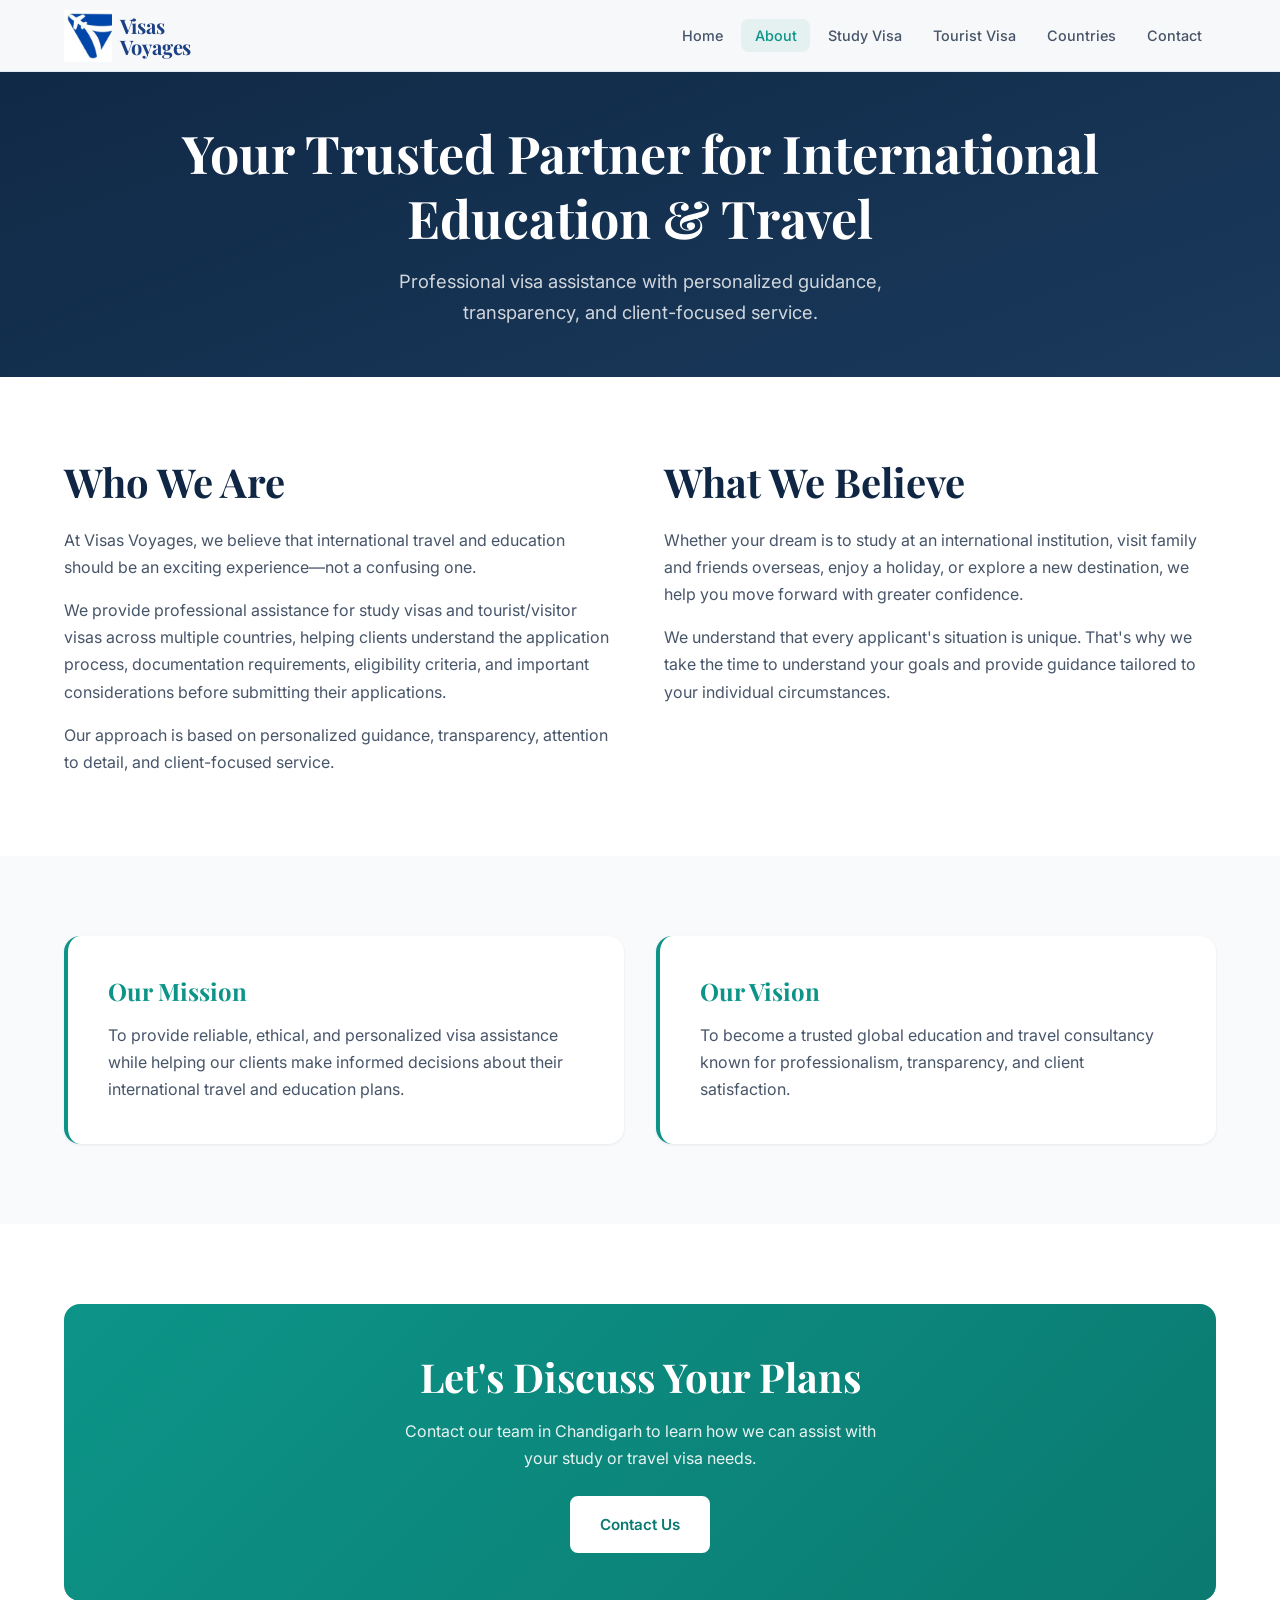
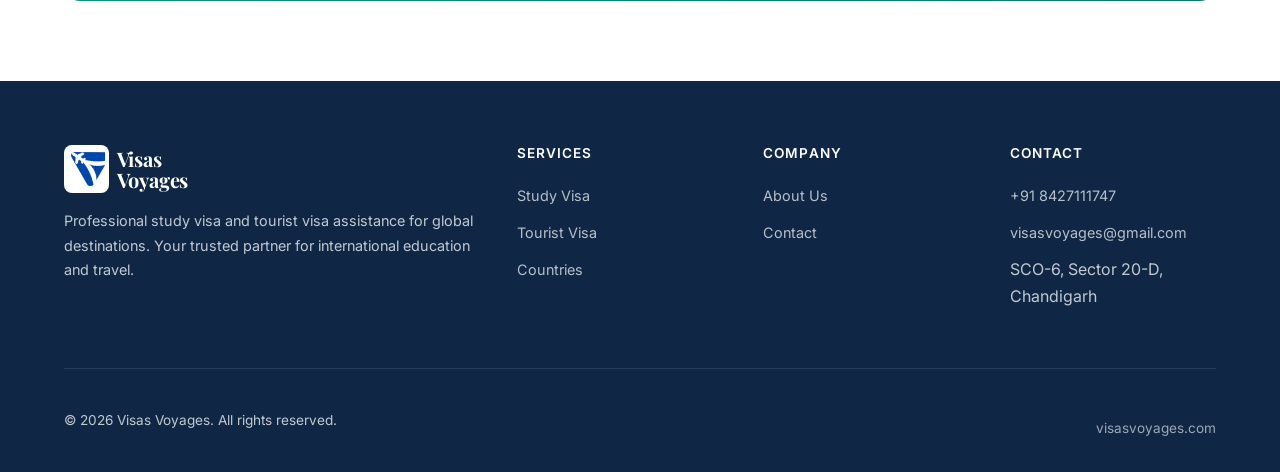
==== commit 07446590: "Apply official brand logo and Visas Voyages naming. Use the provided brand icon with stacked Visas V" ====
--- a/about/index.html
+++ b/about/index.html
@@ -3,12 +3,13 @@
 <head>
   <meta charset="UTF-8">
   <meta name="viewport" content="width=device-width, initial-scale=1.0">
-  <meta name="description" content="About Visasvoyages — Your trusted partner for international education and travel visa assistance in Chandigarh.">
-  <title>About Us | Visasvoyages</title>
+  <meta name="description" content="About Visas Voyages — Your trusted partner for international education and travel visa assistance in Chandigarh.">
+  <title>About Us | Visas Voyages</title>
   <link rel="preconnect" href="https://fonts.googleapis.com">
   <link rel="preconnect" href="https://fonts.gstatic.com" crossorigin>
   <link href="https://fonts.googleapis.com/css2?family=Inter:wght@400;500;600;700&family=Playfair+Display:wght@600;700&display=swap" rel="stylesheet">
   <link rel="stylesheet" href="/css/styles.css">
+  <link rel="icon" href="/images/favicon.png" type="image/png">
   <link rel="icon" href="/favicon.svg" type="image/svg+xml">
   <link rel="canonical" href="https://visasvoyages.com/about/">
 </head>
@@ -16,15 +17,11 @@
   <header class="site-header">
     <div class="container">
       <a href="/" class="logo" aria-label="Visas Voyages — Home">
-        <span class="logo-icon-wrap" aria-hidden="true">
-          <svg class="logo-svg" viewBox="0 0 44 44" fill="none" xmlns="http://www.w3.org/2000/svg">
-            <rect width="44" height="44" rx="12" fill="#0f2744"/>
-            <g transform="translate(22 22) rotate(-20) translate(-22 -22)">
-              <path fill="#ffffff" d="M10 28H32L35.5 26L32 24H26.5L29 16L24.5 18L22.5 24H14.5L11.5 19L8.5 24L10 28Z"/>
-            </g>
-          </svg>
+        <img src="/images/logo-icon.png" alt="" class="logo-icon" width="48" height="52">
+        <span class="logo-wordmark">
+          <span class="logo-line">Visas</span>
+          <span class="logo-line">Voyages</span>
         </span>
-        <span class="logo-text">Visas <span class="logo-highlight">Voyages</span></span>
       </a>
       <button class="nav-toggle" aria-label="Toggle navigation" aria-expanded="false">
         <svg xmlns="http://www.w3.org/2000/svg" fill="none" viewBox="0 0 24 24" stroke="currentColor" stroke-width="2">
@@ -57,7 +54,7 @@
         <div class="content-two-col">
           <div class="content-block">
             <h2>Who We Are</h2>
-            <p>At Visasvoyages, we believe that international travel and education should be an exciting experience—not a confusing one.</p>
+            <p>At Visas Voyages, we believe that international travel and education should be an exciting experience—not a confusing one.</p>
             <p>We provide professional assistance for study visas and tourist/visitor visas across multiple countries, helping clients understand the application process, documentation requirements, eligibility criteria, and important considerations before submitting their applications.</p>
             <p>Our approach is based on personalized guidance, transparency, attention to detail, and client-focused service.</p>
           </div>
@@ -101,15 +98,11 @@
       <div class="footer-grid">
         <div class="footer-brand">
           <a href="/" class="logo" aria-label="Visas Voyages — Home">
-            <span class="logo-icon-wrap" aria-hidden="true">
-              <svg class="logo-svg" viewBox="0 0 44 44" fill="none" xmlns="http://www.w3.org/2000/svg">
-                <rect width="44" height="44" rx="12" fill="#0f2744"/>
-                <g transform="translate(22 22) rotate(-20) translate(-22 -22)">
-                  <path fill="#ffffff" d="M10 28H32L35.5 26L32 24H26.5L29 16L24.5 18L22.5 24H14.5L11.5 19L8.5 24L10 28Z"/>
-                </g>
-              </svg>
+            <img src="/images/logo-icon.png" alt="" class="logo-icon" width="44" height="48">
+            <span class="logo-wordmark">
+              <span class="logo-line">Visas</span>
+              <span class="logo-line">Voyages</span>
             </span>
-            <span class="logo-text">Visas <span class="logo-highlight">Voyages</span></span>
           </a>
           <p>Professional study visa and tourist visa assistance for global destinations. Your trusted partner for international education and travel.</p>
         </div>
@@ -138,7 +131,7 @@
         </div>
       </div>
       <div class="footer-bottom">
-        <p>&copy; 2026 Visasvoyages. All rights reserved.</p>
+        <p>&copy; 2026 Visas Voyages. All rights reserved.</p>
         <p><a href="https://visasvoyages.com">visasvoyages.com</a></p>
       </div>
     </div>
--- a/css/styles.css
+++ b/css/styles.css
@@ -144,48 +144,51 @@
 .logo {
   display: flex;
   align-items: center;
-  gap: 0.65rem;
+  gap: 0.5rem;
   text-decoration: none;
-}
-
-.logo-icon-wrap {
   flex-shrink: 0;
-  width: 44px;
-  height: 44px;
-  transition: transform 0.3s ease;
-  filter: drop-shadow(0 2px 6px rgba(15, 39, 68, 0.2));
-}
-
-.logo:hover .logo-icon-wrap {
-  transform: translate(3px, -2px);
-}
-
-.logo-svg {
-  width: 100%;
-  height: 100%;
+}
+
+.logo-icon {
+  height: 52px;
+  width: auto;
   display: block;
-}
-
-.logo-text {
+  flex-shrink: 0;
+}
+
+.logo-wordmark {
+  display: flex;
+  flex-direction: column;
+  line-height: 1.05;
+  color: #1B4084;
+}
+
+.logo-line {
   font-family: var(--font-display);
-  font-size: 1.35rem;
+  font-size: 1.25rem;
   font-weight: 700;
-  color: var(--color-navy);
   letter-spacing: -0.01em;
-  line-height: 1;
-  white-space: nowrap;
-}
-
-.logo-highlight {
-  color: var(--color-teal);
-}
-
-.site-footer .logo-text {
-  color: var(--color-white);
-}
-
-.site-footer .logo-highlight {
-  color: var(--color-gold-light);
+}
+
+.logo:hover .logo-wordmark,
+.logo:hover .logo-icon {
+  opacity: 0.88;
+}
+
+.logo-icon,
+.logo-wordmark {
+  transition: opacity 0.2s ease;
+}
+
+.site-footer .logo-wordmark {
+  color: var(--color-white);
+}
+
+.site-footer .logo-icon {
+  height: 48px;
+  background: var(--color-white);
+  padding: 0.25rem;
+  border-radius: 8px;
 }
 
 .nav-list {
